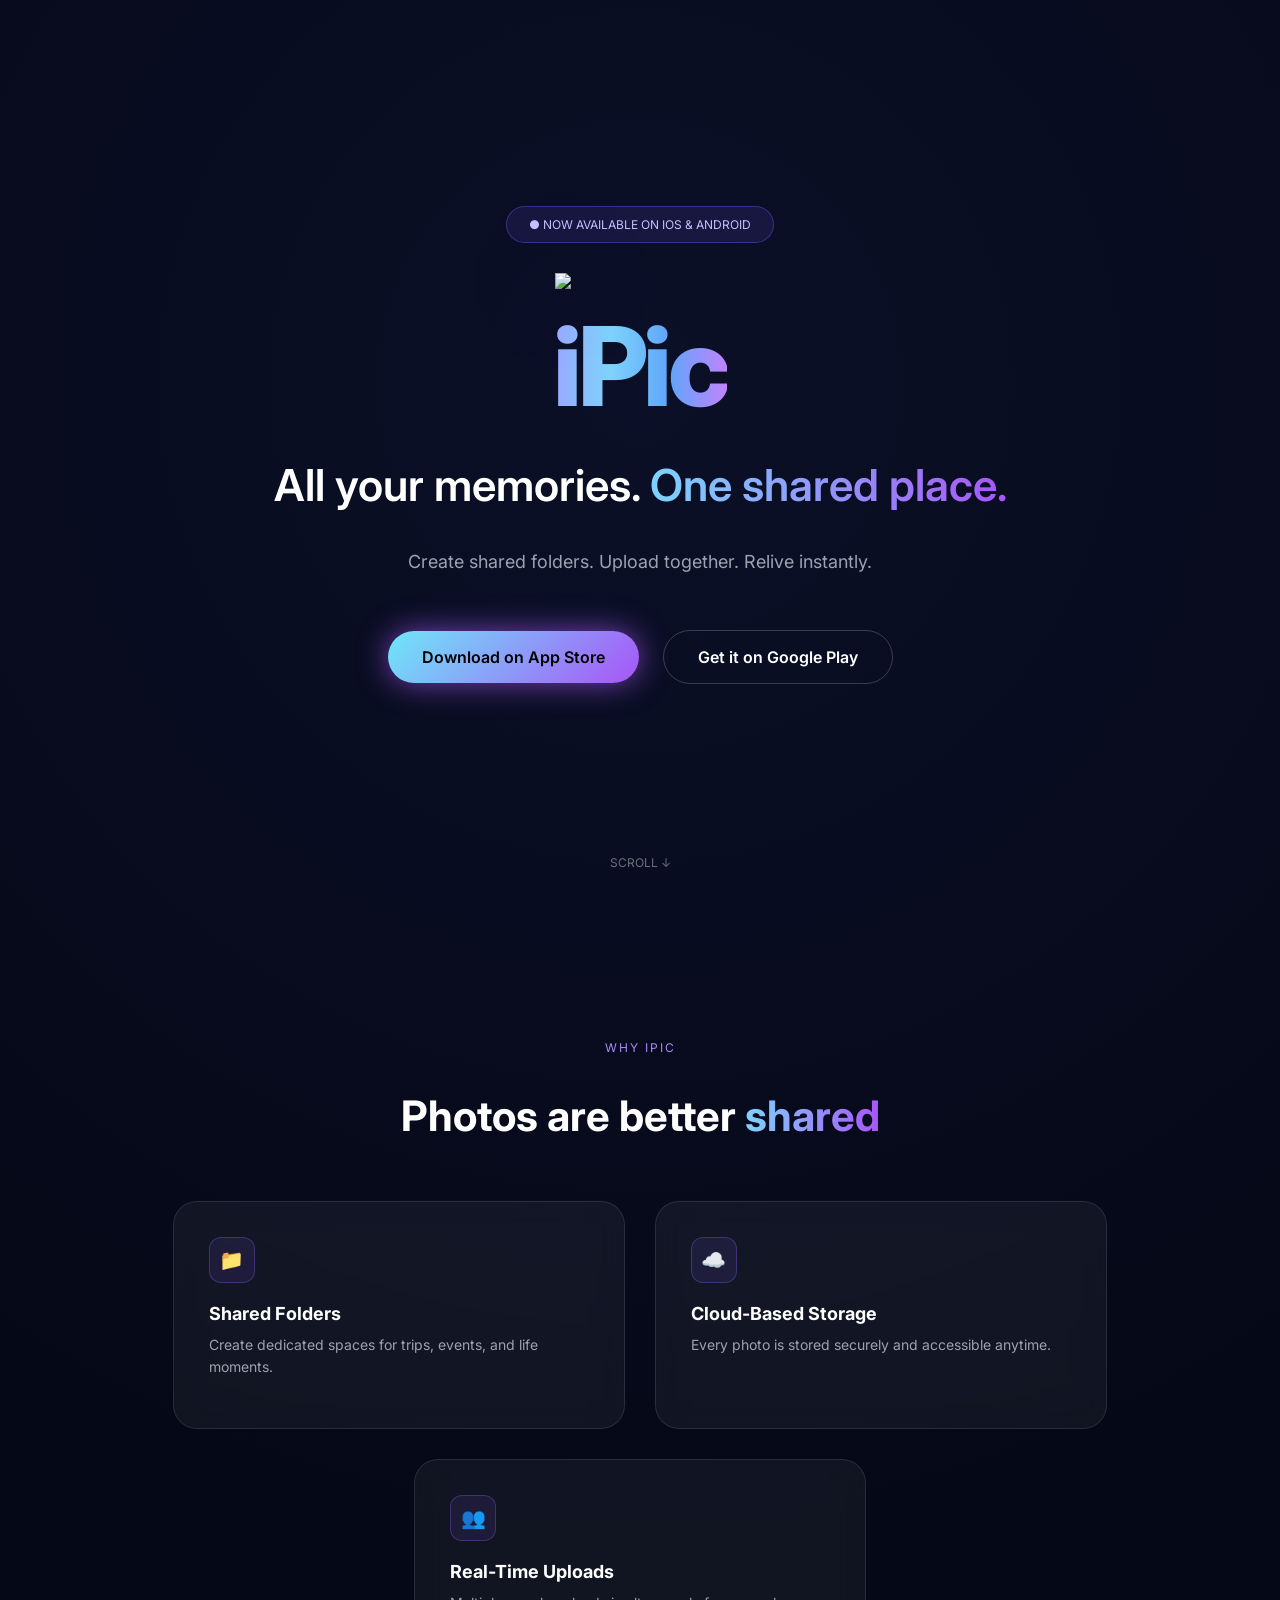
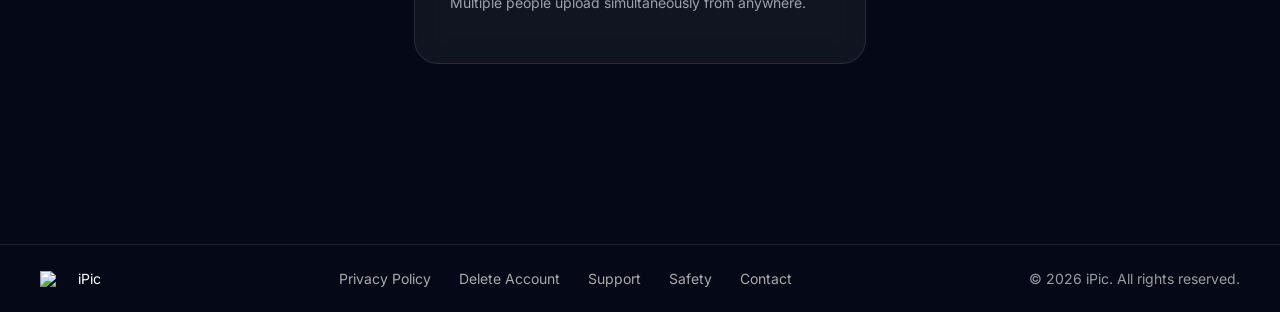
==== index.html @ 72ae09d9 "Update index.html" ====
<!DOCTYPE html>
<html lang="en">
<head>
<meta charset="UTF-8">
<meta name="viewport" content="width=device-width, initial-scale=1.0">
<title>iPic</title>

<link href="https://fonts.googleapis.com/css2?family=Inter:wght@400;600;700;800&display=swap" rel="stylesheet">

<style>
body {
  margin: 0;
  font-family: 'Inter', sans-serif;
  background: radial-gradient(circle at 50% 20%, #0b1028, #050816 70%);
  color: white;
}

/* HERO */
.hero {
  height: 100vh;
  display: flex;
  flex-direction: column;
  align-items: center;
  justify-content: center;
  text-align: center;
}

.badge {
  padding: 10px 22px;
  border-radius: 999px;
  background: rgba(120, 80, 255, 0.12);
  border: 1px solid rgba(120, 80, 255, 0.4);
  color: #c7bfff;
  font-size: 12px;
  margin-bottom: 30px;
}

.logo {
  width: 170px;
  margin-bottom: 10px;
  filter: drop-shadow(0 0 120px rgba(120, 80, 255, 0.9));
}

.brand {
  font-size: 110px;
  font-weight: 800;
  letter-spacing: -0.04em;
  margin: 0;
  background: linear-gradient(90deg,#9aa8ff,#7dd3fc,#60a5fa,#c084fc);
  -webkit-background-clip: text;
  -webkit-text-fill-color: transparent;
}

h1 {
  font-size: 44px;
  margin-top: 25px;
  font-weight: 600;
}

.highlight {
  background: linear-gradient(90deg,#7dd3fc,#a855f7);
  -webkit-background-clip: text;
  -webkit-text-fill-color: transparent;
}

p {
  color: #9ca3af;
  font-size: 18px;
  margin-top: 10px;
}

.buttons {
  margin-top: 30px;
}

.btn {
  padding: 16px 34px;
  border-radius: 999px;
  text-decoration: none;
  margin: 10px;
  display: inline-block;
  font-weight: 600;
}

.btn-primary {
  background: linear-gradient(135deg,#6ee7f9,#a855f7);
  color: black;
  box-shadow: 0 0 30px rgba(168,85,247,0.7);
}

.btn-secondary {
  border: 1px solid rgba(255,255,255,0.2);
  color: white;
}

.scroll {
  position: absolute;
  bottom: 30px;
  font-size: 12px;
  opacity: 0.4;
}

/* FEATURES */
.section {
  padding: 140px 20px 80px;
  text-align: center;
}

.subtitle {
  font-size: 12px;
  letter-spacing: 2px;
  color: #a78bfa;
  margin-bottom: 10px;
}

.section h2 {
  font-size: 42px;
  font-weight: 700;
}

.cards {
  display: flex;
  justify-content: center;
  gap: 30px;
  margin-top: 60px;
  flex-wrap: wrap;
}

.card {
  width: 380px;
  padding: 35px;
  border-radius: 24px;
  background: rgba(255,255,255,0.05);
  border: 1px solid rgba(255,255,255,0.1);
  backdrop-filter: blur(14px);
  text-align: left;
}

.icon {
  width: 44px;
  height: 44px;
  border-radius: 12px;
  margin-bottom: 20px;
  display: flex;
  align-items: center;
  justify-content: center;
  background: rgba(140,100,255,0.1);
  border: 1px solid rgba(140,100,255,0.3);
  font-size: 20px;
}

.card h3 {
  margin-bottom: 10px;
  font-size: 18px;
}

.card p {
  font-size: 14px;
  color: #9ca3af;
  line-height: 1.6;
}

/* FOOTER */
.footer {
  border-top: 1px solid rgba(255,255,255,0.1);
  margin-top: 100px;
  padding: 25px 40px;
  display: flex;
  justify-content: space-between;
  align-items: center;
  font-size: 14px;
}

.footer-left {
  display: flex;
  align-items: center;
  gap: 10px;
}

.footer-links a {
  margin: 0 12px;
  color: #aaa;
  text-decoration: none;
  transition: 0.2s;
}

.footer-links a:hover {
  color: #fff;
}

.footer-right {
  opacity: 0.6;
}
</style>
</head>

<body>

<div class="hero">
  <div class="badge">● NOW AVAILABLE ON IOS & ANDROID</div>
  <img src="logo.png" class="logo">
  <div class="brand">iPic</div>
  <h1>
    All your memories.
    <span class="highlight">One shared place.</span>
  </h1>
  <p>Create shared folders. Upload together. Relive instantly.</p>

  <div class="buttons">
    <a href="#" class="btn btn-primary">Download on App Store</a>
    <a href="#" class="btn btn-secondary">Get it on Google Play</a>
  </div>

  <div class="scroll">SCROLL ↓</div>
</div>

<div class="section">
  <div class="subtitle">WHY IPIC</div>
  <h2>Photos are better <span class="highlight">shared</span></h2>

  <div class="cards">
    <div class="card">
      <div class="icon">📁</div>
      <h3>Shared Folders</h3>
      <p>Create dedicated spaces for trips, events, and life moments.</p>
    </div>

    <div class="card">
      <div class="icon">☁️</div>
      <h3>Cloud-Based Storage</h3>
      <p>Every photo is stored securely and accessible anytime.</p>
    </div>

    <div class="card">
      <div class="icon">👥</div>
      <h3>Real-Time Uploads</h3>
      <p>Multiple people upload simultaneously from anywhere.</p>
    </div>
  </div>
</div>

<div class="footer">
  <div class="footer-left">
    <img src="logo.png" width="28">
    <span>iPic</span>
  </div>

  <div class="footer-links">
    <a href="/privacy.html">Privacy Policy</a>
    <a href="/delete-account.html">Delete Account</a>
    <a href="/support.html">Support</a>
    <a href="/child-safety.html">Safety</a>
    <a href="mailto:twinventuresdb@gmail.com">Contact</a>
  </div>

  <div class="footer-right">
    © 2026 iPic. All rights reserved.
  </div>
</div>

</body>
</html>
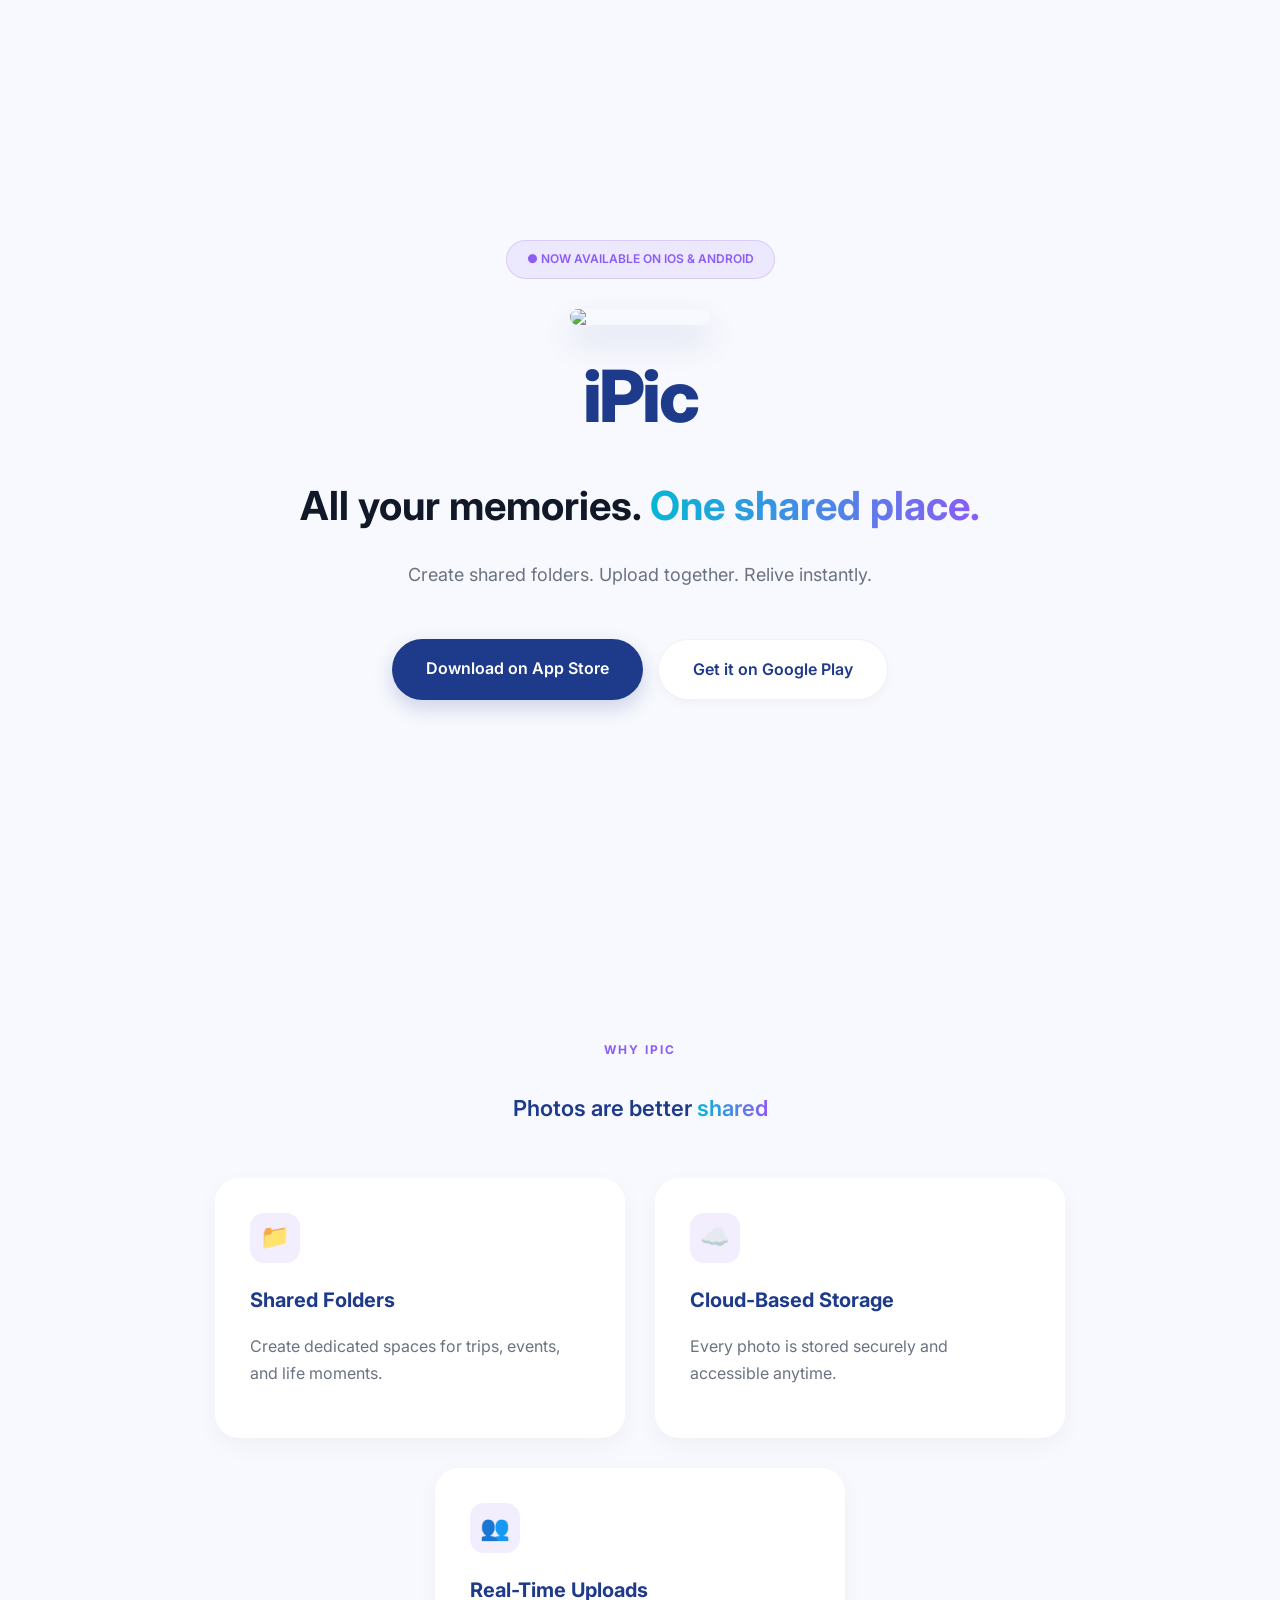
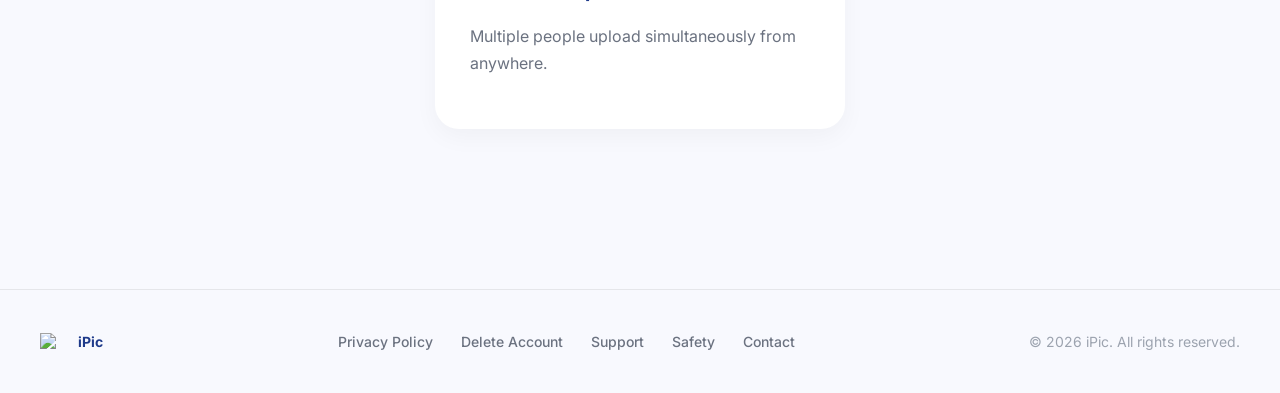
==== commit a7725238: "changes made on 11 april by shantanu in morning" ====
--- a/index.html
+++ b/index.html
@@ -6,192 +6,7 @@
 <title>iPic</title>
 
 <link href="https://fonts.googleapis.com/css2?family=Inter:wght@400;600;700;800&display=swap" rel="stylesheet">
-
-<style>
-body {
-  margin: 0;
-  font-family: 'Inter', sans-serif;
-  background: radial-gradient(circle at 50% 20%, #0b1028, #050816 70%);
-  color: white;
-}
-
-/* HERO */
-.hero {
-  height: 100vh;
-  display: flex;
-  flex-direction: column;
-  align-items: center;
-  justify-content: center;
-  text-align: center;
-}
-
-.badge {
-  padding: 10px 22px;
-  border-radius: 999px;
-  background: rgba(120, 80, 255, 0.12);
-  border: 1px solid rgba(120, 80, 255, 0.4);
-  color: #c7bfff;
-  font-size: 12px;
-  margin-bottom: 30px;
-}
-
-.logo {
-  width: 170px;
-  margin-bottom: 10px;
-  filter: drop-shadow(0 0 120px rgba(120, 80, 255, 0.9));
-}
-
-.brand {
-  font-size: 110px;
-  font-weight: 800;
-  letter-spacing: -0.04em;
-  margin: 0;
-  background: linear-gradient(90deg,#9aa8ff,#7dd3fc,#60a5fa,#c084fc);
-  -webkit-background-clip: text;
-  -webkit-text-fill-color: transparent;
-}
-
-h1 {
-  font-size: 44px;
-  margin-top: 25px;
-  font-weight: 600;
-}
-
-.highlight {
-  background: linear-gradient(90deg,#7dd3fc,#a855f7);
-  -webkit-background-clip: text;
-  -webkit-text-fill-color: transparent;
-}
-
-p {
-  color: #9ca3af;
-  font-size: 18px;
-  margin-top: 10px;
-}
-
-.buttons {
-  margin-top: 30px;
-}
-
-.btn {
-  padding: 16px 34px;
-  border-radius: 999px;
-  text-decoration: none;
-  margin: 10px;
-  display: inline-block;
-  font-weight: 600;
-}
-
-.btn-primary {
-  background: linear-gradient(135deg,#6ee7f9,#a855f7);
-  color: black;
-  box-shadow: 0 0 30px rgba(168,85,247,0.7);
-}
-
-.btn-secondary {
-  border: 1px solid rgba(255,255,255,0.2);
-  color: white;
-}
-
-.scroll {
-  position: absolute;
-  bottom: 30px;
-  font-size: 12px;
-  opacity: 0.4;
-}
-
-/* FEATURES */
-.section {
-  padding: 140px 20px 80px;
-  text-align: center;
-}
-
-.subtitle {
-  font-size: 12px;
-  letter-spacing: 2px;
-  color: #a78bfa;
-  margin-bottom: 10px;
-}
-
-.section h2 {
-  font-size: 42px;
-  font-weight: 700;
-}
-
-.cards {
-  display: flex;
-  justify-content: center;
-  gap: 30px;
-  margin-top: 60px;
-  flex-wrap: wrap;
-}
-
-.card {
-  width: 380px;
-  padding: 35px;
-  border-radius: 24px;
-  background: rgba(255,255,255,0.05);
-  border: 1px solid rgba(255,255,255,0.1);
-  backdrop-filter: blur(14px);
-  text-align: left;
-}
-
-.icon {
-  width: 44px;
-  height: 44px;
-  border-radius: 12px;
-  margin-bottom: 20px;
-  display: flex;
-  align-items: center;
-  justify-content: center;
-  background: rgba(140,100,255,0.1);
-  border: 1px solid rgba(140,100,255,0.3);
-  font-size: 20px;
-}
-
-.card h3 {
-  margin-bottom: 10px;
-  font-size: 18px;
-}
-
-.card p {
-  font-size: 14px;
-  color: #9ca3af;
-  line-height: 1.6;
-}
-
-/* FOOTER */
-.footer {
-  border-top: 1px solid rgba(255,255,255,0.1);
-  margin-top: 100px;
-  padding: 25px 40px;
-  display: flex;
-  justify-content: space-between;
-  align-items: center;
-  font-size: 14px;
-}
-
-.footer-left {
-  display: flex;
-  align-items: center;
-  gap: 10px;
-}
-
-.footer-links a {
-  margin: 0 12px;
-  color: #aaa;
-  text-decoration: none;
-  transition: 0.2s;
-}
-
-.footer-links a:hover {
-  color: #fff;
-}
-
-.footer-right {
-  opacity: 0.6;
-}
-</style>
+<link rel="stylesheet" href="style.css">
 </head>
 
 <body>
@@ -210,8 +25,6 @@
     <a href="#" class="btn btn-primary">Download on App Store</a>
     <a href="#" class="btn btn-secondary">Get it on Google Play</a>
   </div>
-
-  <div class="scroll">SCROLL ↓</div>
 </div>
 
 <div class="section">
@@ -219,19 +32,19 @@
   <h2>Photos are better <span class="highlight">shared</span></h2>
 
   <div class="cards">
-    <div class="card">
+    <div class="feature-card">
       <div class="icon">📁</div>
       <h3>Shared Folders</h3>
       <p>Create dedicated spaces for trips, events, and life moments.</p>
     </div>
 
-    <div class="card">
+    <div class="feature-card">
       <div class="icon">☁️</div>
       <h3>Cloud-Based Storage</h3>
       <p>Every photo is stored securely and accessible anytime.</p>
     </div>
 
-    <div class="card">
+    <div class="feature-card">
       <div class="icon">👥</div>
       <h3>Real-Time Uploads</h3>
       <p>Multiple people upload simultaneously from anywhere.</p>
--- a/style.css
+++ b/style.css
@@ -0,0 +1,299 @@
+/* App Theme Colors:
+   Background: #F8F9FE (Pale Frost)
+   Cards: #FFFFFF
+   Primary Blue: #1E3A8A
+   Electric Purple: #8B5CF6
+   Bright Cyan: #06B6D4
+*/
+
+body {
+  margin: 0;
+  font-family: 'Inter', sans-serif;
+  background-color: #F8F9FE;
+  color: #4B5563;
+  line-height: 1.7;
+}
+
+.container {
+  max-width: 900px;
+  margin: auto;
+  padding: 40px 20px 80px;
+}
+
+h1 {
+  font-size: 36px;
+  color: #1E3A8A;
+  margin-bottom: 10px;
+  font-weight: 700;
+}
+
+h2 {
+  margin-top: 30px;
+  color: #1E3A8A;
+  font-size: 22px;
+  font-weight: 600;
+}
+
+p, li {
+  color: #6B7280;
+}
+
+ul {
+  padding-left: 20px;
+}
+
+a {
+  color: #8B5CF6;
+  text-decoration: none;
+  font-weight: 600;
+  transition: color 0.2s;
+}
+
+a:hover {
+  color: #7C3AED;
+}
+
+.divider {
+  height: 1px;
+  background: rgba(0, 0, 0, 0.05);
+  margin: 35px 0;
+}
+
+/* Standard App-like Card */
+.card {
+  margin-top: 20px;
+  padding: 24px;
+  border-radius: 16px;
+  background: #FFFFFF;
+  box-shadow: 0 4px 10px rgba(0, 0, 0, 0.05);
+}
+
+/* Navigation Back Link */
+.back-link {
+  display: inline-flex;
+  align-items: center;
+  color: #1E3A8A;
+  font-weight: 600;
+  margin-bottom: 30px;
+  padding: 10px 16px;
+  background: #FFFFFF;
+  border-radius: 12px;
+  box-shadow: 0 2px 8px rgba(0, 0, 0, 0.04);
+}
+
+.back-link:hover {
+  color: #1E3A8A;
+  box-shadow: 0 4px 12px rgba(0, 0, 0, 0.08);
+}
+
+/* --- Index/Home Page Specifics --- */
+.hero {
+  min-height: 100vh;
+  display: flex;
+  flex-direction: column;
+  align-items: center;
+  justify-content: center;
+  text-align: center;
+  padding: 20px;
+}
+
+.badge {
+  padding: 8px 20px;
+  border-radius: 999px;
+  background: rgba(139, 92, 246, 0.1);
+  border: 1px solid rgba(139, 92, 246, 0.2);
+  color: #8B5CF6;
+  font-size: 12px;
+  font-weight: 600;
+  margin-bottom: 30px;
+}
+
+.logo {
+  width: 140px;
+  margin-bottom: 10px;
+  border-radius: 32px;
+  box-shadow: 0 16px 32px rgba(30, 58, 138, 0.15);
+}
+
+.brand {
+  font-size: 72px;
+  font-weight: 800;
+  letter-spacing: -0.04em;
+  margin: 0;
+  color: #1E3A8A;
+}
+
+.hero h1 {
+  font-size: 40px;
+  margin-top: 15px;
+  color: #111827;
+}
+
+.highlight {
+  background: linear-gradient(90deg, #06B6D4, #8B5CF6);
+  -webkit-background-clip: text;
+  -webkit-text-fill-color: transparent;
+}
+
+.hero p {
+  font-size: 18px;
+  color: #6B7280;
+  margin-top: 10px;
+  max-width: 500px;
+}
+
+.buttons {
+  margin-top: 30px;
+  display: flex;
+  gap: 15px;
+  flex-wrap: wrap;
+  justify-content: center;
+}
+
+.btn {
+  padding: 16px 34px;
+  border-radius: 999px;
+  text-decoration: none;
+  font-weight: 600;
+  transition: transform 0.2s, box-shadow 0.2s;
+}
+
+.btn:hover {
+  transform: translateY(-2px);
+}
+
+.btn-primary {
+  background: #1E3A8A;
+  color: #FFFFFF;
+  box-shadow: 0 8px 20px rgba(30, 58, 138, 0.2);
+}
+
+.btn-primary:hover {
+  color: #FFFFFF;
+  box-shadow: 0 12px 24px rgba(30, 58, 138, 0.3);
+}
+
+.btn-secondary {
+  background: #FFFFFF;
+  color: #1E3A8A;
+  border: 1px solid rgba(0, 0, 0, 0.05);
+  box-shadow: 0 4px 10px rgba(0, 0, 0, 0.03);
+}
+
+/* Features Grid */
+.section {
+  padding: 100px 20px 80px;
+  text-align: center;
+  max-width: 1200px;
+  margin: auto;
+}
+
+.subtitle {
+  font-size: 12px;
+  letter-spacing: 2px;
+  color: #8B5CF6;
+  margin-bottom: 10px;
+  font-weight: 700;
+}
+
+.cards {
+  display: flex;
+  justify-content: center;
+  gap: 30px;
+  margin-top: 50px;
+  flex-wrap: wrap;
+}
+
+.feature-card {
+  width: 340px;
+  padding: 35px;
+  border-radius: 24px;
+  background: #FFFFFF;
+  box-shadow: 0 8px 24px rgba(0, 0, 0, 0.04);
+  text-align: left;
+  transition: transform 0.2s;
+}
+
+.feature-card:hover {
+  transform: translateY(-5px);
+}
+
+.icon {
+  width: 50px;
+  height: 50px;
+  border-radius: 14px;
+  margin-bottom: 20px;
+  display: flex;
+  align-items: center;
+  justify-content: center;
+  background: rgba(139, 92, 246, 0.1);
+  color: #8B5CF6;
+  font-size: 24px;
+}
+
+.feature-card h3 {
+  margin-bottom: 10px;
+  font-size: 20px;
+  color: #1E3A8A;
+}
+
+/* Footer */
+.footer {
+  border-top: 1px solid rgba(0, 0, 0, 0.08);
+  margin-top: 80px;
+  padding: 40px;
+  display: flex;
+  justify-content: space-between;
+  align-items: center;
+  font-size: 14px;
+  flex-wrap: wrap;
+  gap: 20px;
+}
+
+.footer-left {
+  display: flex;
+  align-items: center;
+  gap: 10px;
+  font-weight: 700;
+  color: #1E3A8A;
+}
+
+.footer-links a {
+  margin: 0 12px;
+  color: #6B7280;
+  font-weight: 500;
+}
+
+.footer-links a:hover {
+  color: #1E3A8A;
+}
+
+.footer-right {
+  color: #9CA3AF;
+}
+
+/* FAQ Settings */
+.faq-item {
+  margin-bottom: 15px;
+  cursor: pointer;
+  padding: 16px;
+  background: #F8F9FE;
+  border-radius: 12px;
+  transition: background 0.2s;
+}
+
+.faq-item:hover {
+  background: #F3F4F6;
+}
+
+.faq-question {
+  font-weight: 600;
+  color: #1E3A8A;
+}
+
+.faq-answer {
+  display: none;
+  margin-top: 10px;
+  color: #6B7280;
+  font-size: 14px;
+}
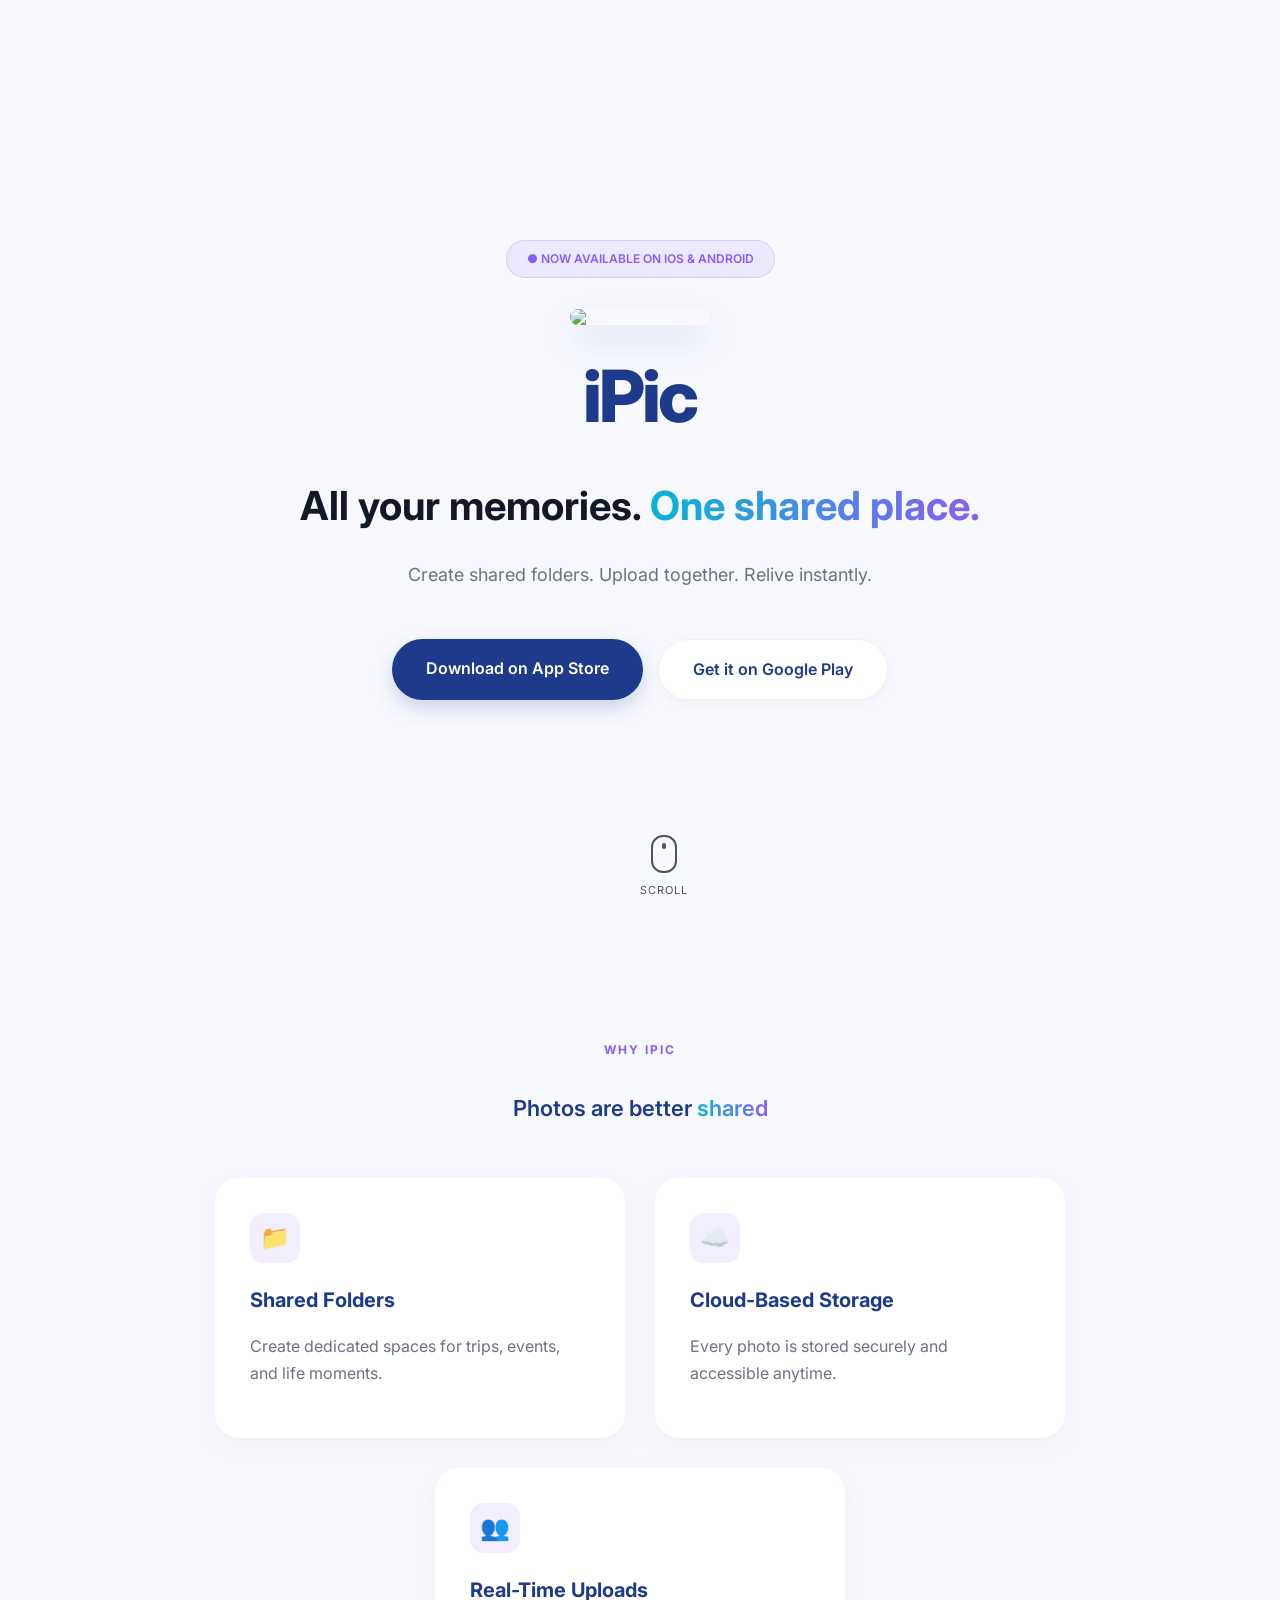
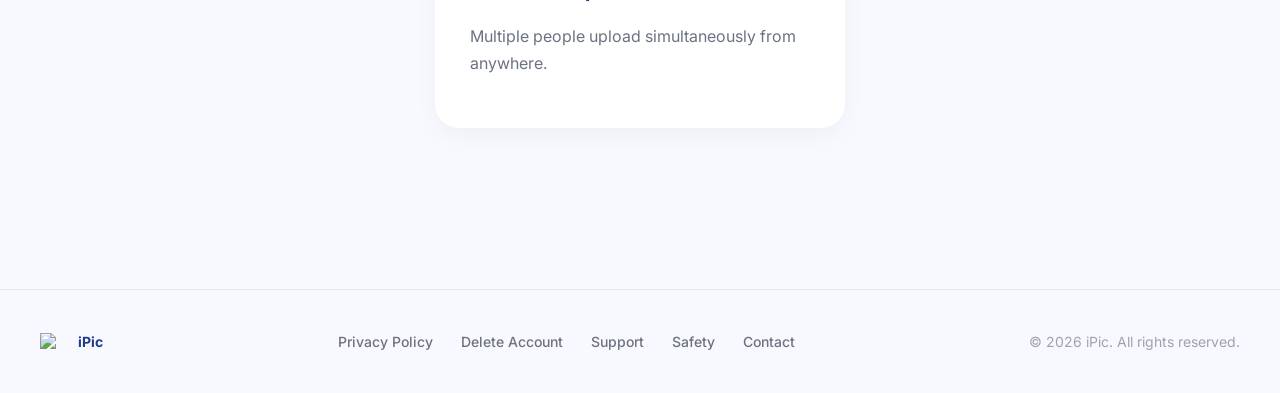
==== commit 22ef6bda: "changes" ====
--- a/index.html
+++ b/index.html
@@ -7,44 +7,138 @@
 
 <link href="https://fonts.googleapis.com/css2?family=Inter:wght@400;600;700;800&display=swap" rel="stylesheet">
 <link rel="stylesheet" href="style.css">
+<style>
+  /* Make sure hero takes up full screen to push scroll indicator to the bottom */
+  .hero {
+    position: relative;
+    min-height: 100vh; 
+  }
+
+  /* Logo transparency and floating animation */
+  .logo {
+    background-color: transparent !important;
+    animation: float 6s ease-in-out infinite;
+  }
+
+  @keyframes float {
+    0% { transform: translateY(0px); }
+    50% { transform: translateY(-12px); }
+    100% { transform: translateY(0px); }
+  }
+
+  /* Professional Reveal Animations */
+  .fade-up {
+    opacity: 0;
+    transform: translateY(40px);
+    transition: opacity 0.8s cubic-bezier(0.16, 1, 0.3, 1), transform 0.8s cubic-bezier(0.16, 1, 0.3, 1);
+    will-change: opacity, transform;
+  }
+  .fade-up.visible {
+    opacity: 1;
+    transform: translateY(0);
+  }
+
+  /* Staggered delays for the hero section */
+  .delay-1 { transition-delay: 0.1s; }
+  .delay-2 { transition-delay: 0.2s; }
+  .delay-3 { transition-delay: 0.3s; }
+  .delay-4 { transition-delay: 0.4s; }
+  .delay-5 { transition-delay: 0.5s; }
+  .delay-6 { transition-delay: 0.6s; }
+
+  /* Scroll Indicator Styles */
+  .scroll-indicator {
+    position: absolute;
+    bottom: 40px;
+    left: 50%;
+    transform: translateX(-50%);
+    display: flex;
+    flex-direction: column;
+    align-items: center;
+    opacity: 0.7;
+    font-size: 11px;
+    letter-spacing: 1px;
+    text-transform: uppercase;
+    color: inherit;
+    animation: bounce 2s infinite;
+  }
+  
+  .scroll-indicator .mouse {
+    width: 22px;
+    height: 34px;
+    border: 2px solid currentColor;
+    border-radius: 12px;
+    position: relative;
+    margin-bottom: 8px;
+  }
+  
+  .scroll-indicator .mouse::before {
+    content: '';
+    position: absolute;
+    top: 6px;
+    left: 50%;
+    transform: translateX(-50%);
+    width: 4px;
+    height: 6px;
+    background-color: currentColor;
+    border-radius: 2px;
+    animation: scrollWheel 2s infinite;
+  }
+
+  @keyframes bounce {
+    0%, 20%, 50%, 80%, 100% { transform: translate(-50%, 0); }
+    40% { transform: translate(-50%, -10px); }
+    60% { transform: translate(-50%, -5px); }
+  }
+  
+  @keyframes scrollWheel {
+    0% { opacity: 1; transform: translate(-50%, 0); }
+    100% { opacity: 0; transform: translate(-50%, 12px); }
+  }
+</style>
 </head>
 
 <body>
 
 <div class="hero">
-  <div class="badge">● NOW AVAILABLE ON IOS & ANDROID</div>
-  <img src="logo.png" class="logo">
-  <div class="brand">iPic</div>
-  <h1>
+  <div class="badge fade-up delay-1">● NOW AVAILABLE ON IOS & ANDROID</div>
+  <img src="logo.png" class="logo fade-up delay-2">
+  <div class="brand fade-up delay-3">iPic</div>
+  <h1 class="fade-up delay-4">
     All your memories.
     <span class="highlight">One shared place.</span>
   </h1>
-  <p>Create shared folders. Upload together. Relive instantly.</p>
+  <p class="fade-up delay-5">Create shared folders. Upload together. Relive instantly.</p>
 
-  <div class="buttons">
+  <div class="buttons fade-up delay-6">
     <a href="#" class="btn btn-primary">Download on App Store</a>
     <a href="#" class="btn btn-secondary">Get it on Google Play</a>
+  </div>
+
+  <div class="scroll-indicator fade-up delay-6">
+    <div class="mouse"></div>
+    <span>Scroll</span>
   </div>
 </div>
 
 <div class="section">
-  <div class="subtitle">WHY IPIC</div>
-  <h2>Photos are better <span class="highlight">shared</span></h2>
+  <div class="subtitle fade-up">WHY IPIC</div>
+  <h2 class="fade-up">Photos are better <span class="highlight">shared</span></h2>
 
   <div class="cards">
-    <div class="feature-card">
+    <div class="feature-card fade-up">
       <div class="icon">📁</div>
       <h3>Shared Folders</h3>
       <p>Create dedicated spaces for trips, events, and life moments.</p>
     </div>
 
-    <div class="feature-card">
+    <div class="feature-card fade-up">
       <div class="icon">☁️</div>
       <h3>Cloud-Based Storage</h3>
       <p>Every photo is stored securely and accessible anytime.</p>
     </div>
 
-    <div class="feature-card">
+    <div class="feature-card fade-up">
       <div class="icon">👥</div>
       <h3>Real-Time Uploads</h3>
       <p>Multiple people upload simultaneously from anywhere.</p>
@@ -71,5 +165,30 @@
   </div>
 </div>
 
+<script>
+  // Intersection Observer for scroll animations
+  document.addEventListener("DOMContentLoaded", () => {
+    const observerOptions = {
+      root: null,
+      rootMargin: '0px',
+      threshold: 0.15 // Triggers when 15% of the element is visible
+    };
+
+    const observer = new IntersectionObserver((entries, observer) => {
+      entries.forEach(entry => {
+        if (entry.isIntersecting) {
+          entry.target.classList.add('visible');
+          observer.unobserve(entry.target); // Stop observing once it's visible
+        }
+      });
+    }, observerOptions);
+
+    // Start observing all elements with the 'fade-up' class
+    document.querySelectorAll('.fade-up').forEach(element => {
+      observer.observe(element);
+    });
+  });
+</script>
+
 </body>
 </html>
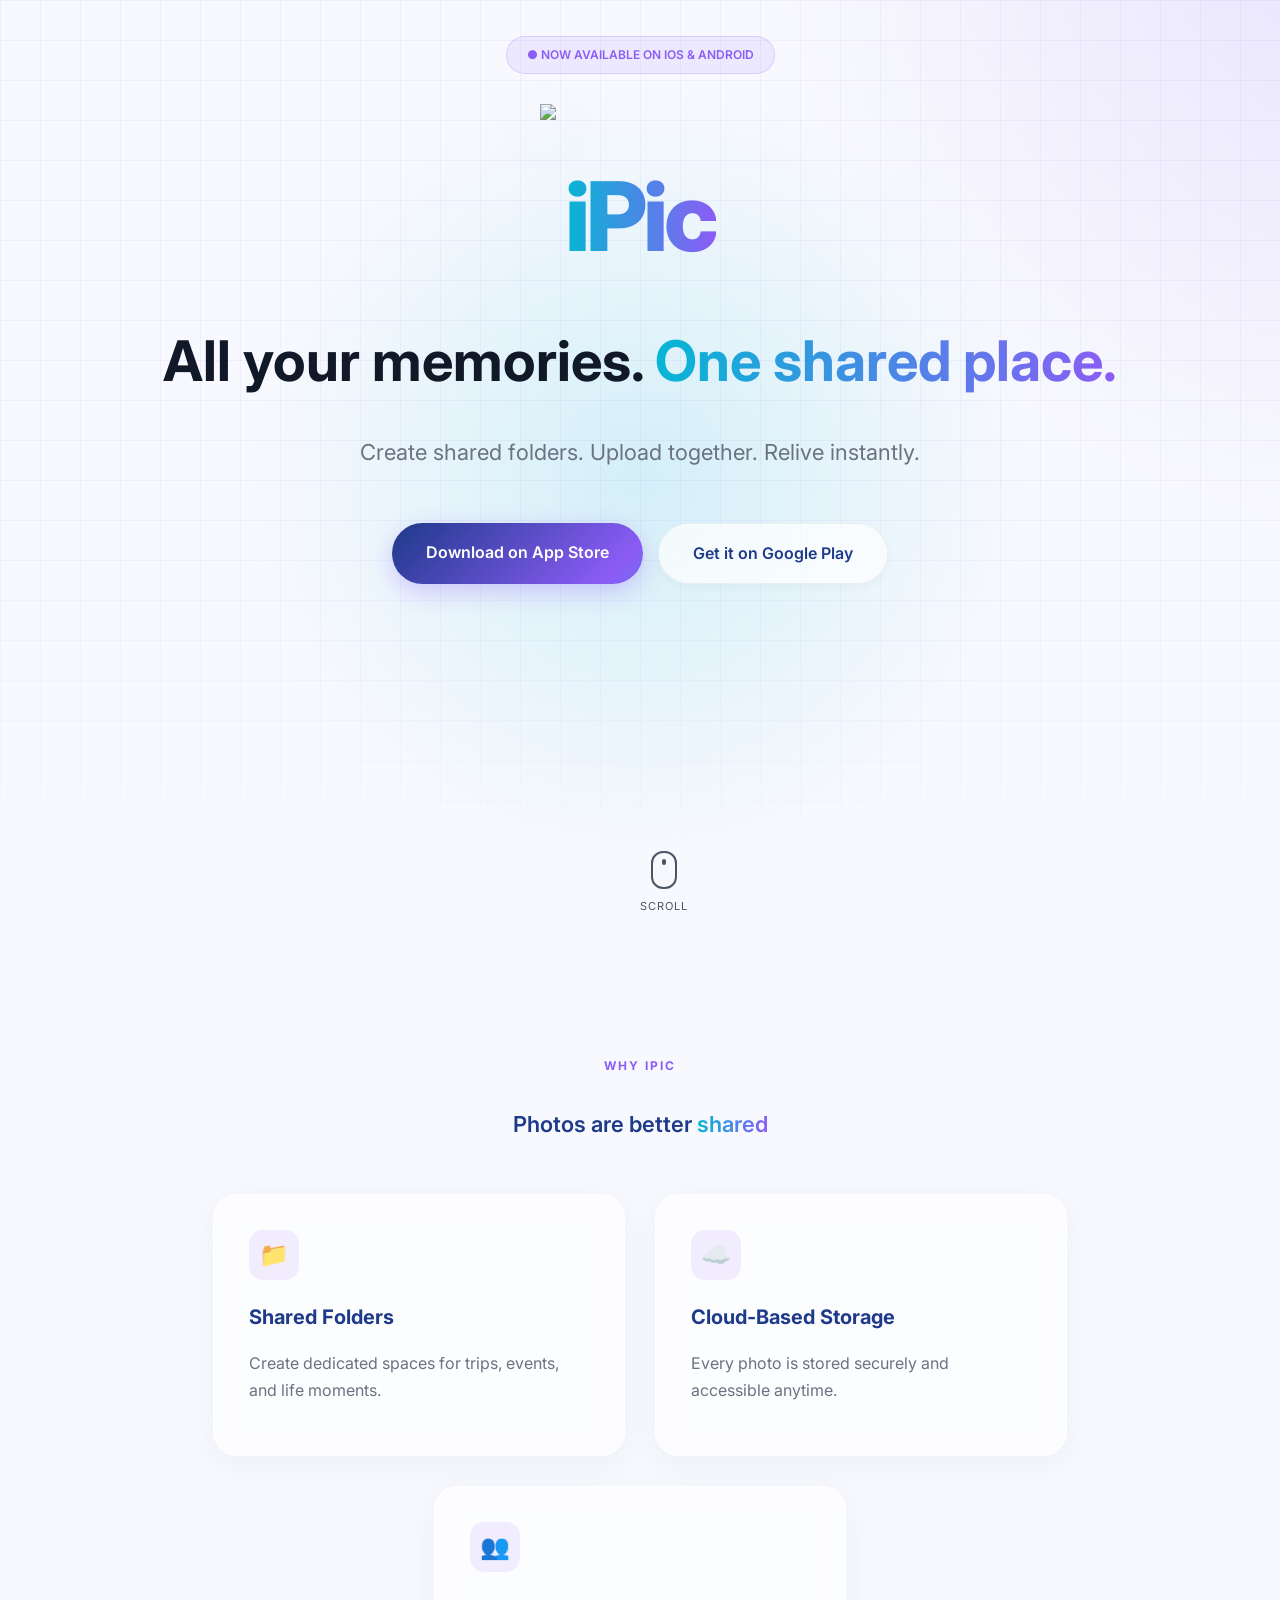
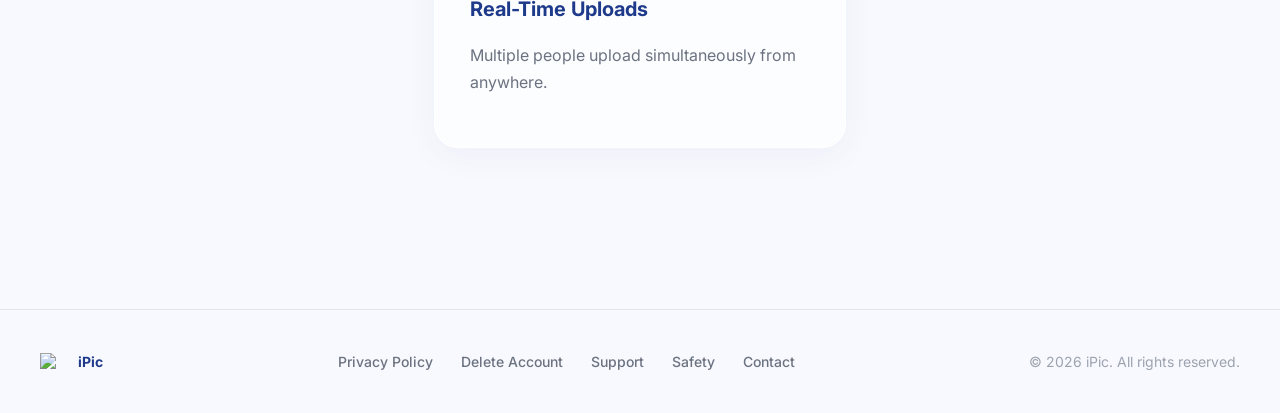
==== commit 3c2460b2: "added animations and look and feel to the website" ====
--- a/index.html
+++ b/index.html
@@ -36,6 +36,19 @@
   .fade-up.visible {
     opacity: 1;
     transform: translateY(0);
+  }
+
+  /* 3D Tech Card Reveal Animation */
+  .card-reveal {
+    opacity: 0;
+    transform: translateY(100px) scale(0.8) rotateX(40deg);
+    transition: all 1s cubic-bezier(0.2, 0.8, 0.2, 1);
+    will-change: opacity, transform;
+    transform-origin: top center;
+  }
+  .card-reveal.visible {
+    opacity: 1;
+    transform: translateY(0) scale(1) rotateX(0deg);
   }
 
   /* Staggered delays for the hero section */
@@ -126,19 +139,19 @@
   <h2 class="fade-up">Photos are better <span class="highlight">shared</span></h2>
 
   <div class="cards">
-    <div class="feature-card fade-up">
+    <div class="feature-card card-reveal delay-1">
       <div class="icon">📁</div>
       <h3>Shared Folders</h3>
       <p>Create dedicated spaces for trips, events, and life moments.</p>
     </div>
 
-    <div class="feature-card fade-up">
+    <div class="feature-card card-reveal delay-3">
       <div class="icon">☁️</div>
       <h3>Cloud-Based Storage</h3>
       <p>Every photo is stored securely and accessible anytime.</p>
     </div>
 
-    <div class="feature-card fade-up">
+    <div class="feature-card card-reveal delay-5">
       <div class="icon">👥</div>
       <h3>Real-Time Uploads</h3>
       <p>Multiple people upload simultaneously from anywhere.</p>
@@ -153,10 +166,10 @@
   </div>
 
   <div class="footer-links">
-    <a href="/privacy.html">Privacy Policy</a>
-    <a href="/delete-account.html">Delete Account</a>
-    <a href="/support.html">Support</a>
-    <a href="/child-safety.html">Safety</a>
+    <a href="privacy.html">Privacy Policy</a>
+    <a href="delete-account.html">Delete Account</a>
+    <a href="support.html">Support</a>
+    <a href="child-safety.html">Safety</a>
     <a href="mailto:twinventuresdb@gmail.com">Contact</a>
   </div>
 
@@ -183,8 +196,8 @@
       });
     }, observerOptions);
 
-    // Start observing all elements with the 'fade-up' class
-    document.querySelectorAll('.fade-up').forEach(element => {
+    // Start observing all elements with animation classes
+    document.querySelectorAll('.fade-up, .card-reveal').forEach(element => {
       observer.observe(element);
     });
   });
--- a/style.css
+++ b/style.css
@@ -88,13 +88,48 @@
 
 /* --- Index/Home Page Specifics --- */
 .hero {
+  position: relative;
   min-height: 100vh;
   display: flex;
   flex-direction: column;
   align-items: center;
-  justify-content: center;
+  justify-content: flex-start;
   text-align: center;
-  padding: 20px;
+  padding: 4vh 20px 20px;
+  overflow: hidden;
+  z-index: 1;
+}
+
+/* Techy Grid Background */
+.hero::before {
+  content: '';
+  position: absolute;
+  inset: 0;
+  background-image: 
+    linear-gradient(rgba(139, 92, 246, 0.07) 1px, transparent 1px),
+    linear-gradient(90deg, rgba(139, 92, 246, 0.07) 1px, transparent 1px);
+  background-size: 40px 40px;
+  z-index: -2;
+  mask-image: linear-gradient(to bottom, black 50%, transparent 100%);
+  -webkit-mask-image: linear-gradient(to bottom, black 50%, transparent 100%);
+}
+
+/* Animated Glowing Ambient Orbs */
+.hero::after {
+  content: '';
+  position: absolute;
+  top: -50%; left: -50%; width: 200%; height: 200%;
+  background: 
+    radial-gradient(circle at 50% 50%, rgba(6, 182, 212, 0.15) 0%, transparent 25%),
+    radial-gradient(circle at 80% 20%, rgba(139, 92, 246, 0.15) 0%, transparent 25%);
+  z-index: -1;
+  animation: orb-float 20s infinite linear;
+  pointer-events: none;
+}
+
+@keyframes orb-float {
+  0% { transform: rotate(0deg); }
+  100% { transform: rotate(360deg); }
 }
 
 .badge {
@@ -109,22 +144,41 @@
 }
 
 .logo {
-  width: 140px;
-  margin-bottom: 10px;
-  border-radius: 32px;
-  box-shadow: 0 16px 32px rgba(30, 58, 138, 0.15);
+  width: 200px;
+  margin-bottom: 15px;
+  filter: drop-shadow(0 16px 32px rgba(30, 58, 138, 0.15));
 }
 
 .brand {
-  font-size: 72px;
+  font-size: 96px;
   font-weight: 800;
   letter-spacing: -0.04em;
   margin: 0;
-  color: #1E3A8A;
+  
+  /* Styled like .highlight with added animations & shadow */
+  background: linear-gradient(90deg, #06B6D4, #8B5CF6, #06B6D4);
+  background-size: 200% auto;
+  -webkit-background-clip: text;
+  -webkit-text-fill-color: transparent;
+  animation: brand-shimmer-glow 4s linear infinite;
+}
+
+@keyframes brand-shimmer-glow {
+  0% {
+    background-position: 0% center;
+    filter: drop-shadow(0 2px 12px rgba(6, 182, 212, 0.4));
+  }
+  50% {
+    filter: drop-shadow(0 6px 24px rgba(139, 92, 246, 0.7));
+  }
+  100% {
+    background-position: 200% center;
+    filter: drop-shadow(0 2px 12px rgba(6, 182, 212, 0.4));
+  }
 }
 
 .hero h1 {
-  font-size: 40px;
+  font-size: 56px;
   margin-top: 15px;
   color: #111827;
 }
@@ -136,10 +190,10 @@
 }
 
 .hero p {
-  font-size: 18px;
+  font-size: 22px;
   color: #6B7280;
-  margin-top: 10px;
-  max-width: 500px;
+  margin-top: 15px;
+  max-width: 650px;
 }
 
 .buttons {
@@ -163,18 +217,29 @@
 }
 
 .btn-primary {
-  background: #1E3A8A;
+  background: linear-gradient(135deg, #1E3A8A, #8B5CF6, #06B6D4, #1E3A8A);
+  background-size: 300% 100%;
   color: #FFFFFF;
-  box-shadow: 0 8px 20px rgba(30, 58, 138, 0.2);
+  box-shadow: 0 8px 24px rgba(139, 92, 246, 0.3);
+  animation: btn-gradient-shift 4s ease infinite;
+  border: none;
+}
+
+@keyframes btn-gradient-shift {
+  0% { background-position: 0% 50%; }
+  50% { background-position: 100% 50%; }
+  100% { background-position: 0% 50%; }
 }
 
 .btn-primary:hover {
   color: #FFFFFF;
-  box-shadow: 0 12px 24px rgba(30, 58, 138, 0.3);
+  box-shadow: 0 12px 32px rgba(6, 182, 212, 0.5);
 }
 
 .btn-secondary {
-  background: #FFFFFF;
+  background: rgba(255, 255, 255, 0.7);
+  backdrop-filter: blur(8px);
+  -webkit-backdrop-filter: blur(8px);
   color: #1E3A8A;
   border: 1px solid rgba(0, 0, 0, 0.05);
   box-shadow: 0 4px 10px rgba(0, 0, 0, 0.03);
@@ -202,20 +267,49 @@
   gap: 30px;
   margin-top: 50px;
   flex-wrap: wrap;
+  perspective: 1200px;
 }
 
 .feature-card {
   width: 340px;
   padding: 35px;
   border-radius: 24px;
-  background: #FFFFFF;
-  box-shadow: 0 8px 24px rgba(0, 0, 0, 0.04);
+  background: rgba(255, 255, 255, 0.6);
+  backdrop-filter: blur(12px);
+  -webkit-backdrop-filter: blur(12px);
+  border: 1px solid rgba(255, 255, 255, 0.8);
+  box-shadow: 0 8px 32px rgba(30, 58, 138, 0.05);
   text-align: left;
-  transition: transform 0.2s;
+  transition: all 0.4s cubic-bezier(0.16, 1, 0.3, 1);
+  position: relative;
+  overflow: hidden;
+}
+
+/* Techy glass shine effect */
+.feature-card::before {
+  content: '';
+  position: absolute;
+  top: 0; left: -100%; width: 50%; height: 100%;
+  background: linear-gradient(90deg, transparent, rgba(255, 255, 255, 0.9), transparent);
+  transform: skewX(-20deg);
+  transition: 0.7s;
+  z-index: 1;
+}
+
+.feature-card > * {
+  position: relative;
+  z-index: 2;
+}
+
+.feature-card:hover::before {
+  left: 150%;
 }
 
 .feature-card:hover {
-  transform: translateY(-5px);
+  transform: translateY(-10px) scale(1.02);
+  box-shadow: 0 20px 40px rgba(139, 92, 246, 0.15);
+  border-color: rgba(139, 92, 246, 0.3);
+  background: rgba(255, 255, 255, 0.8);
 }
 
 .icon {
@@ -229,6 +323,13 @@
   background: rgba(139, 92, 246, 0.1);
   color: #8B5CF6;
   font-size: 24px;
+  transition: all 0.3s ease;
+}
+
+.feature-card:hover .icon {
+  transform: scale(1.1) rotate(5deg);
+  background: rgba(139, 92, 246, 0.2);
+  box-shadow: 0 0 15px rgba(139, 92, 246, 0.4);
 }
 
 .feature-card h3 {
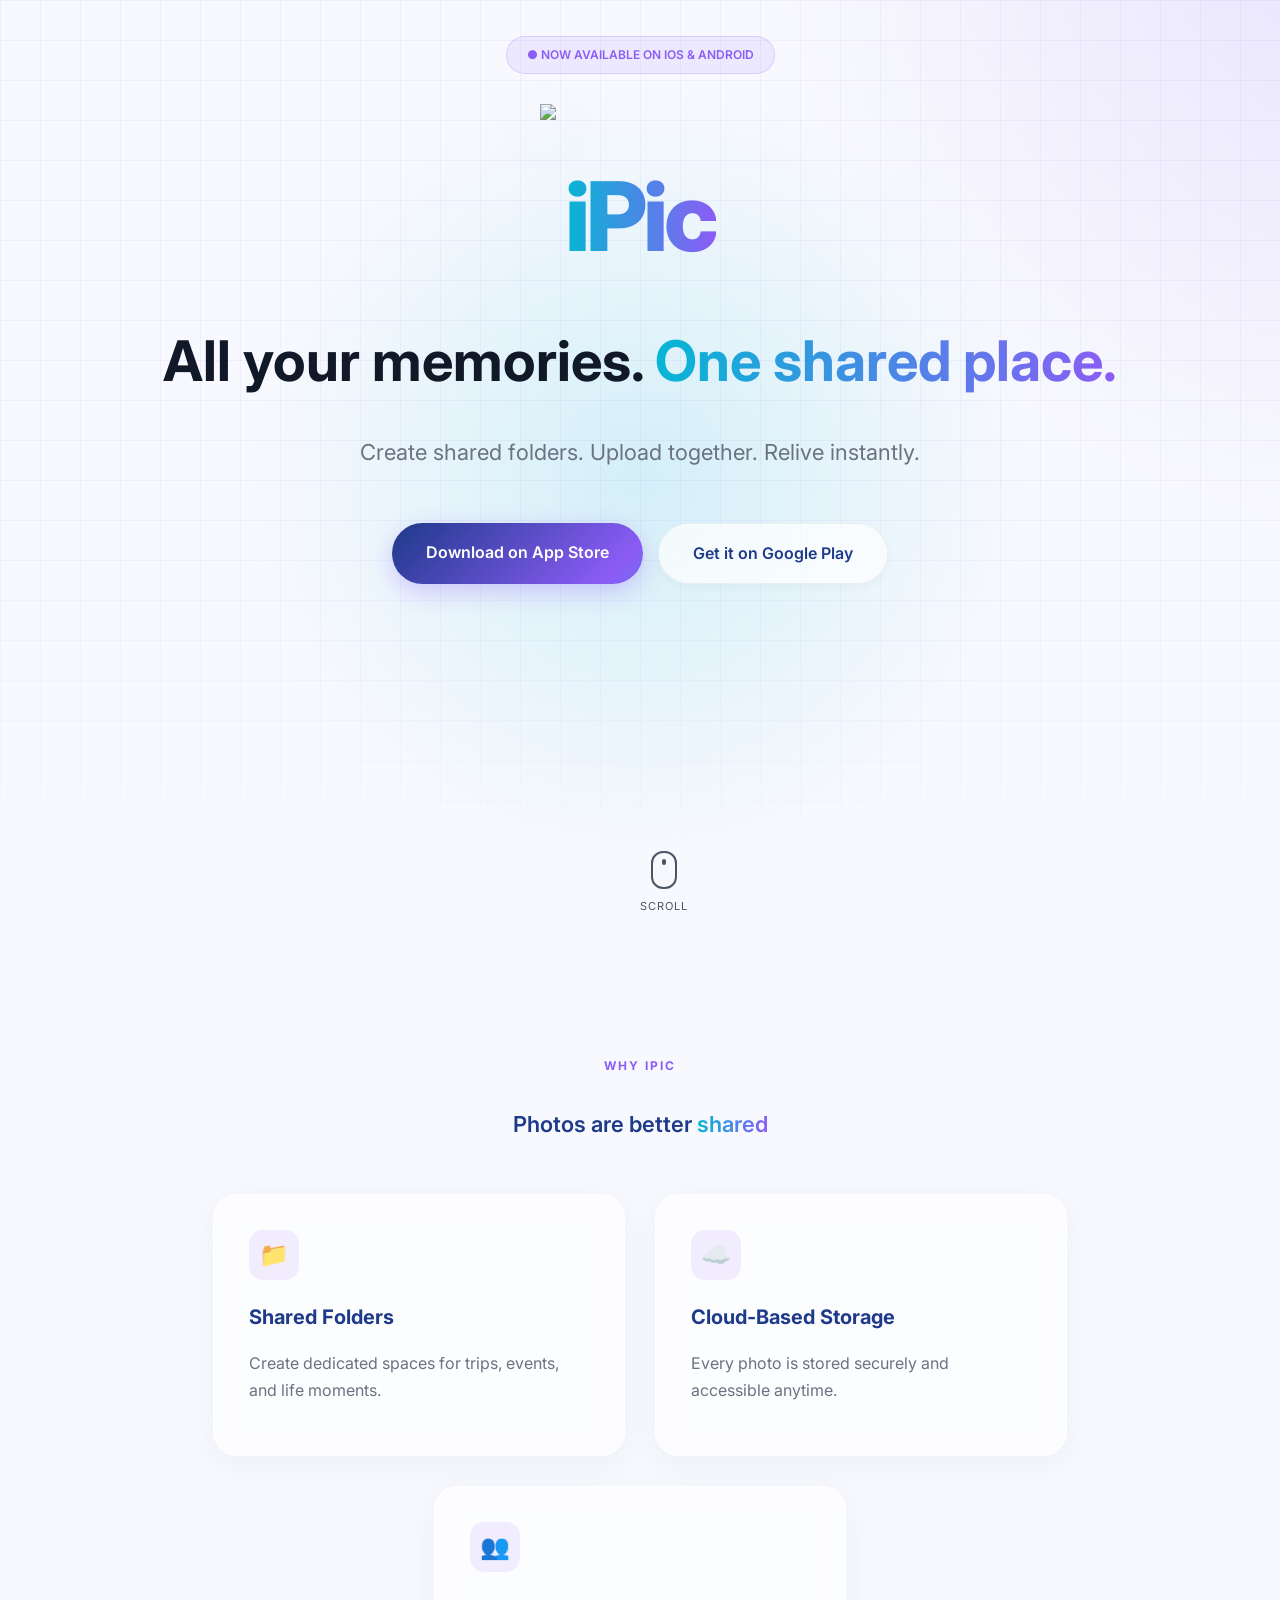
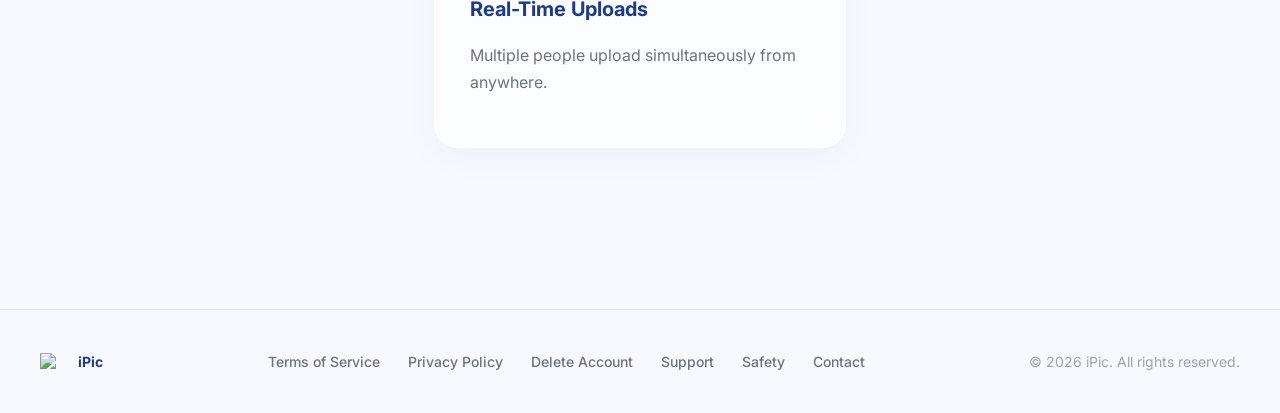
==== commit cf010f99: "added terms page" ====
--- a/index.html
+++ b/index.html
@@ -108,6 +108,13 @@
     0% { opacity: 1; transform: translate(-50%, 0); }
     100% { opacity: 0; transform: translate(-50%, 12px); }
   }
+
+  /* Hide scroll indicator on mobile */
+  @media (max-width: 768px) {
+    .scroll-indicator {
+      display: none;
+    }
+  }
 </style>
 </head>
 
@@ -166,6 +173,7 @@
   </div>
 
   <div class="footer-links">
+    <a href="terms.html">Terms of Service</a>
     <a href="privacy.html">Privacy Policy</a>
     <a href="delete-account.html">Delete Account</a>
     <a href="support.html">Support</a>
